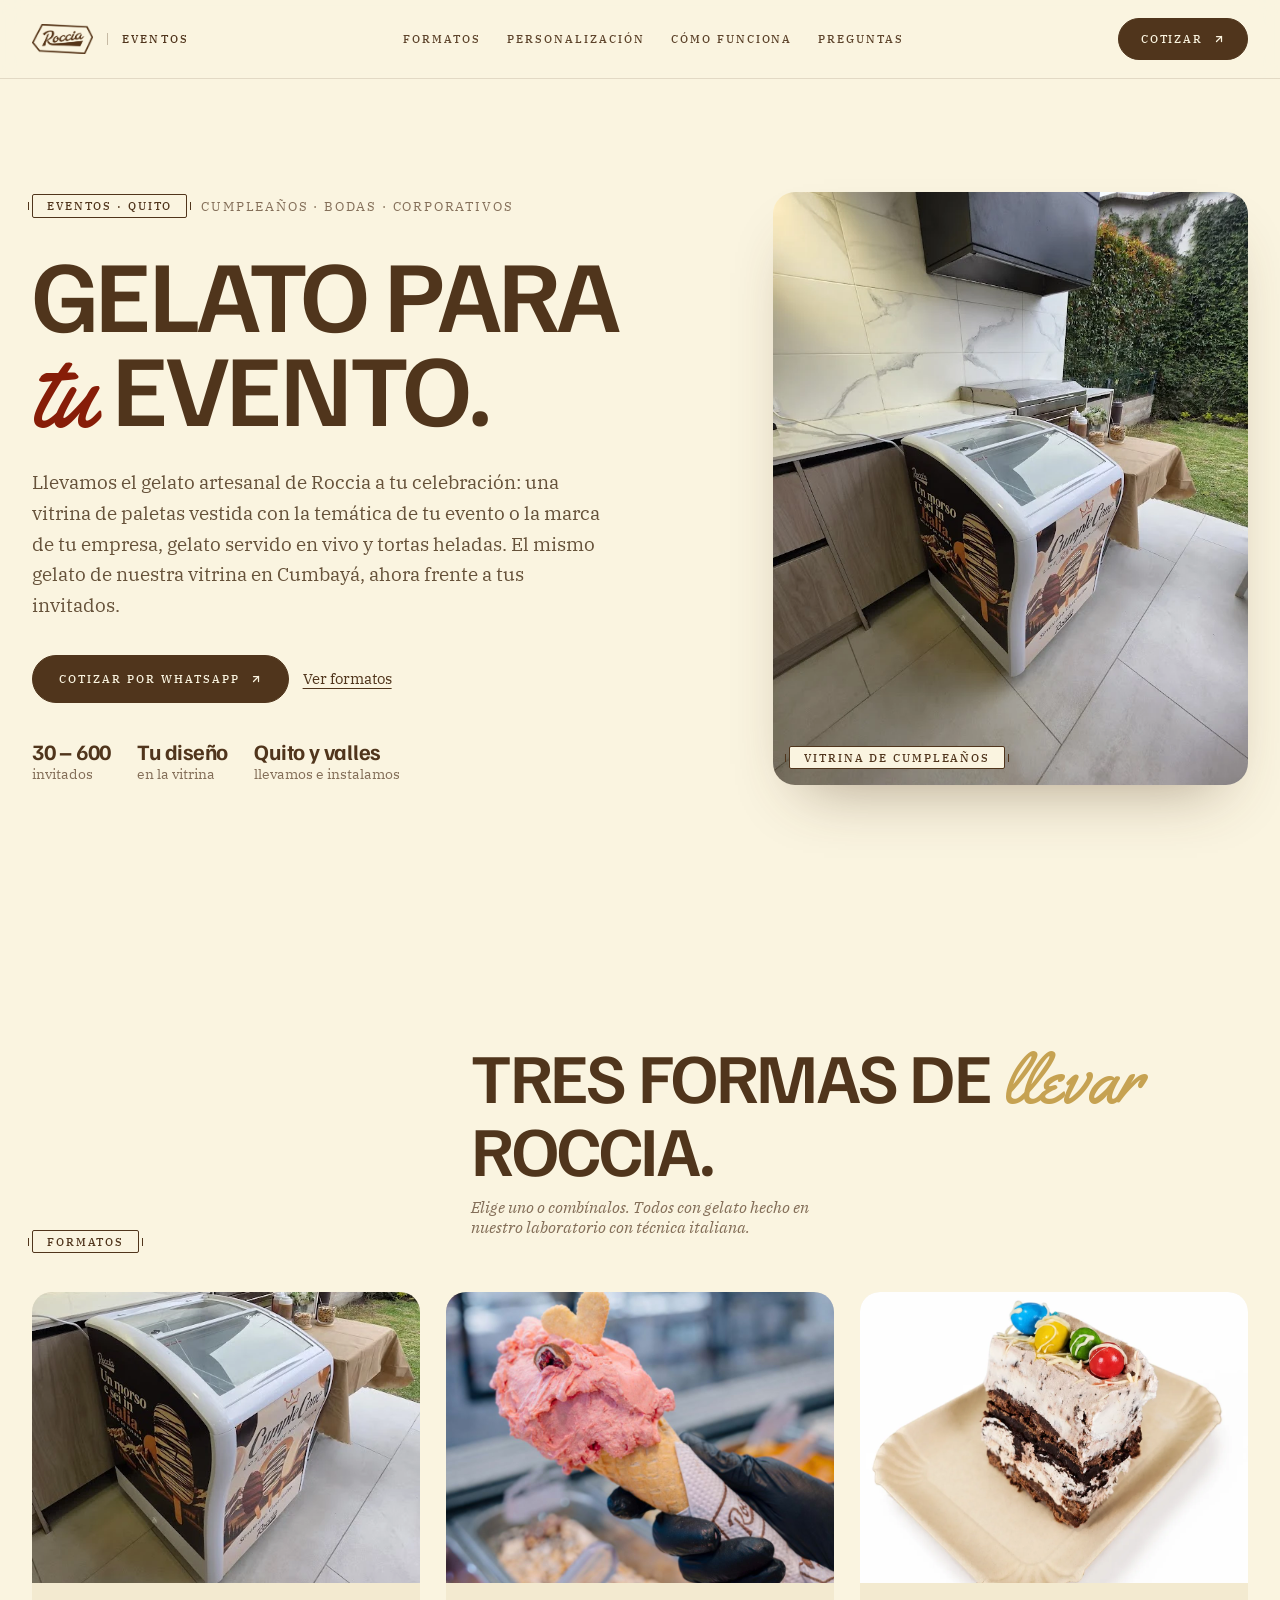
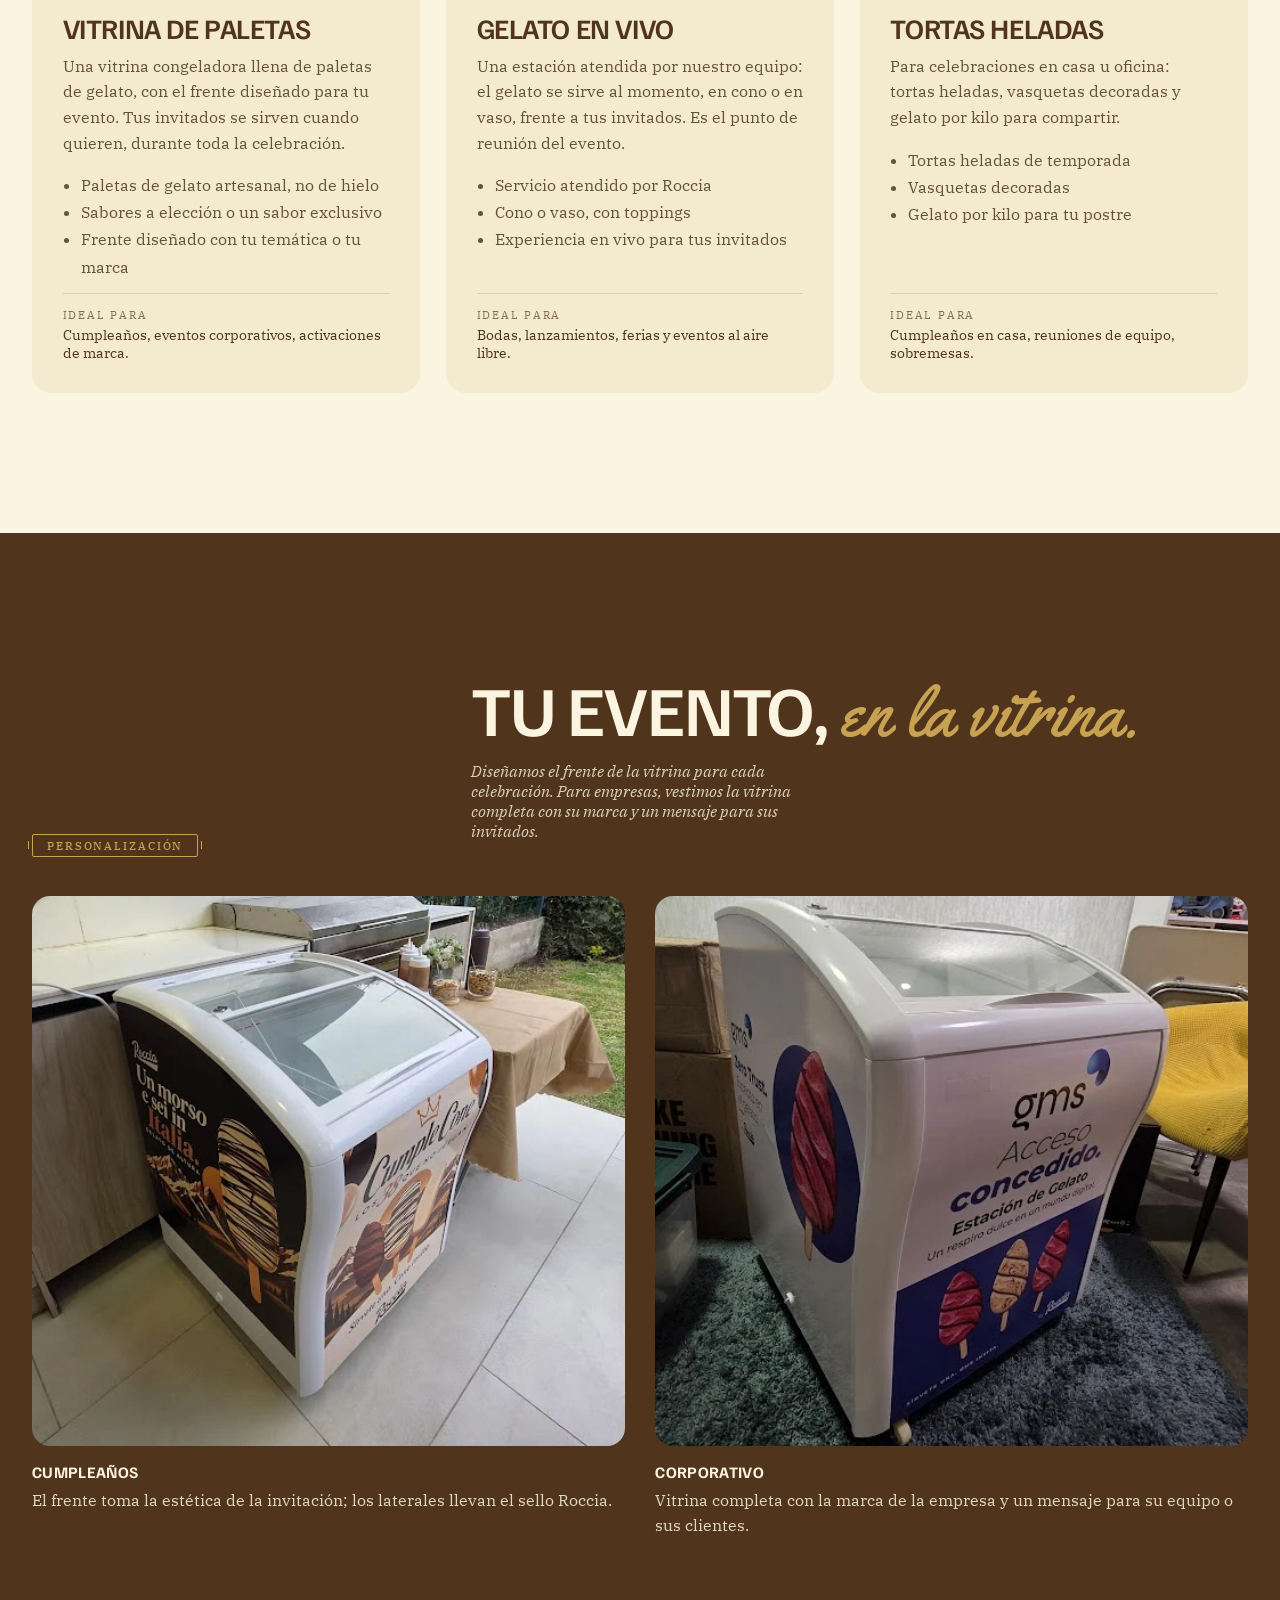
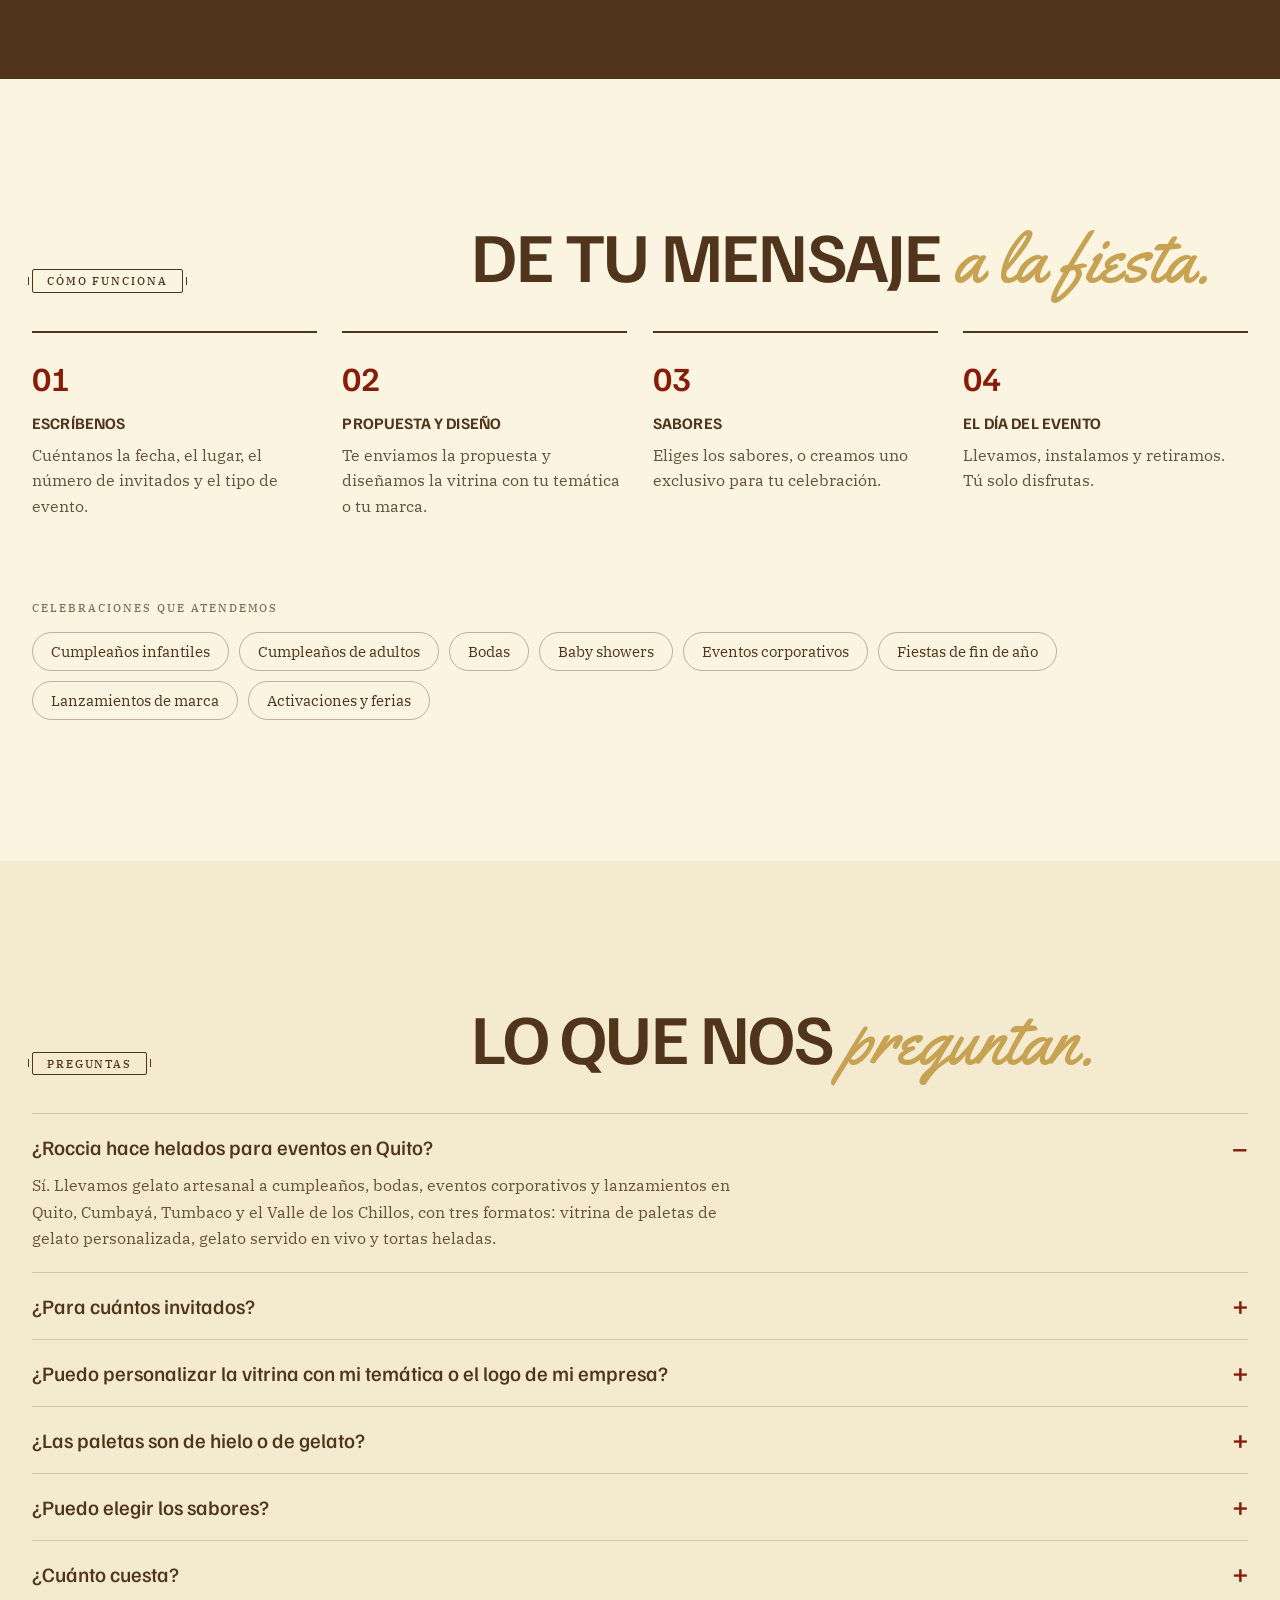
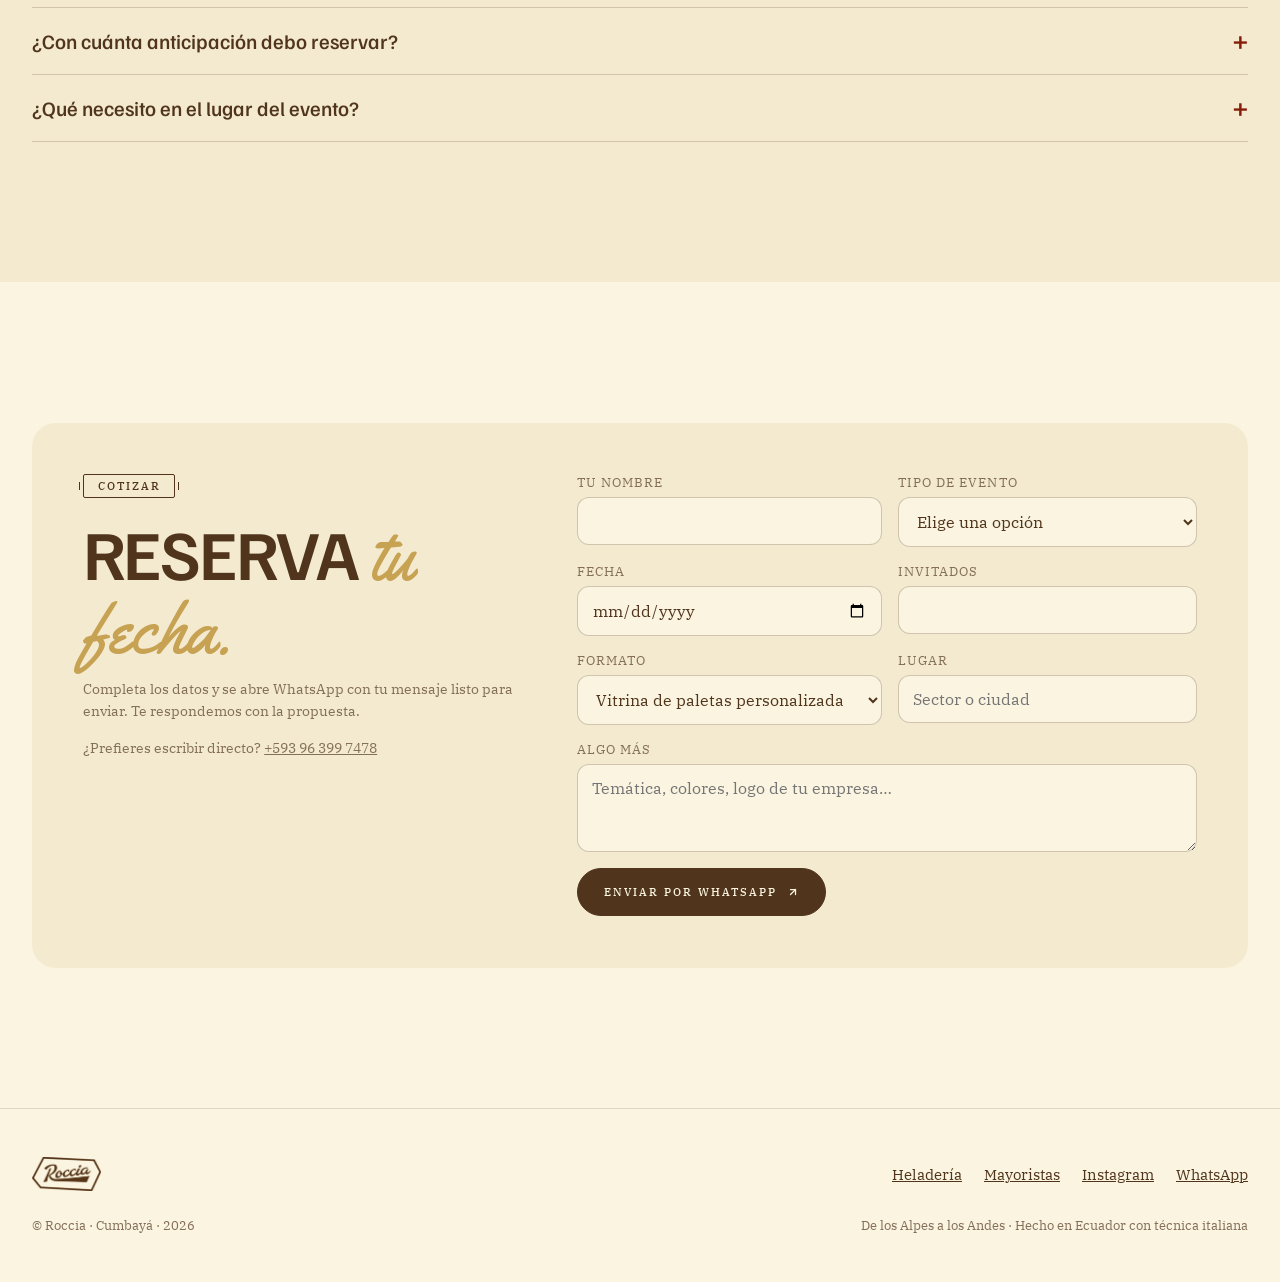
==== eventos.html @ cf7ff30f "Página /eventos con schema Service+FAQ, llms.txt, enlaces desde la home y fix del formulario mayoris" ====
<!doctype html>
<html lang="es">
<head>
<meta charset="utf-8" />
<meta name="viewport" content="width=device-width, initial-scale=1" />
<title>Helados para eventos en Quito · Vitrina de paletas personalizada | Roccia</title>
<meta name="description" content="Gelato artesanal para eventos en Quito, Cumbayá y los valles: vitrina de paletas de gelato personalizada con tu temática o tu marca, gelato servido en vivo y tortas heladas. Cumpleaños, bodas y eventos corporativos de 30 a 600 invitados." />
<link rel="canonical" href="https://roccia.ec/eventos" />
<meta property="og:type" content="website" />
<meta property="og:site_name" content="Roccia" />
<meta property="og:locale" content="es_EC" />
<meta property="og:url" content="https://roccia.ec/eventos" />
<meta property="og:title" content="Roccia · Gelato para tu evento" />
<meta property="og:description" content="Vitrina de paletas de gelato personalizada, gelato en vivo y tortas heladas para cumpleaños, bodas y eventos corporativos en Quito." />
<meta property="og:image" content="https://roccia.ec/assets/img/eventos/vitrina-cumple.webp" />
<meta property="og:image:alt" content="Vitrina de paletas de gelato Roccia decorada para un cumpleaños" />
<meta name="twitter:card" content="summary_large_image" />
<meta name="twitter:title" content="Roccia · Gelato para tu evento" />
<meta name="twitter:description" content="Paletas de gelato en vitrina personalizada, gelato en vivo y tortas heladas en Quito." />
<meta name="twitter:image" content="https://roccia.ec/assets/img/eventos/vitrina-cumple.webp" />
<meta name="theme-color" content="#50351c" />

<script type="application/ld+json">
{
  "@context": "https://schema.org",
  "@graph": [
    {
      "@type": "WebPage",
      "@id": "https://roccia.ec/eventos#page",
      "name": "Helados para eventos en Quito — Roccia",
      "url": "https://roccia.ec/eventos",
      "inLanguage": "es-EC",
      "isPartOf": { "@id": "https://roccia.ec/#business" },
      "about": { "@id": "https://roccia.ec/#business" },
      "primaryImageOfPage": "https://roccia.ec/assets/img/eventos/vitrina-cumple.webp",
      "breadcrumb": {
        "@type": "BreadcrumbList",
        "itemListElement": [
          { "@type": "ListItem", "position": 1, "name": "Roccia", "item": "https://roccia.ec/" },
          { "@type": "ListItem", "position": 2, "name": "Eventos", "item": "https://roccia.ec/eventos" }
        ]
      }
    },
    {
      "@type": "Service",
      "@id": "https://roccia.ec/eventos#vitrina-paletas",
      "name": "Vitrina de paletas de gelato personalizada para eventos",
      "serviceType": "Catering de helados para eventos",
      "description": "Llevamos a tu evento una vitrina congeladora con paletas de gelato artesanal Roccia. El frente de la vitrina se diseña con la temática de tu evento o la marca de tu empresa. Sabores a elección, incluso un sabor exclusivo para tu evento.",
      "image": "https://roccia.ec/assets/img/eventos/vitrina-cumple.webp",
      "provider": { "@id": "https://roccia.ec/#business" },
      "areaServed": ["Quito", "Cumbayá", "Tumbaco", "Valle de los Chillos"],
      "audience": { "@type": "Audience", "audienceType": "Cumpleaños, bodas, eventos corporativos, lanzamientos de marca" },
      "url": "https://roccia.ec/eventos#formatos"
    },
    {
      "@type": "Service",
      "@id": "https://roccia.ec/eventos#gelato-en-vivo",
      "name": "Gelato servido en vivo para eventos",
      "serviceType": "Estación de helado para eventos",
      "description": "Estación de gelato atendida por el equipo de Roccia: el gelato se sirve al momento, en cono o en vaso, frente a tus invitados.",
      "provider": { "@id": "https://roccia.ec/#business" },
      "areaServed": ["Quito", "Cumbayá", "Tumbaco", "Valle de los Chillos"],
      "url": "https://roccia.ec/eventos#formatos"
    },
    {
      "@type": "Service",
      "@id": "https://roccia.ec/eventos#tortas-heladas",
      "name": "Tortas heladas y gelato para llevar a tu celebración",
      "serviceType": "Tortas heladas y helado por volumen",
      "description": "Tortas heladas, vasquetas decoradas y gelato por kilo para reuniones y celebraciones en casa u oficina.",
      "provider": { "@id": "https://roccia.ec/#business" },
      "areaServed": ["Quito", "Cumbayá", "Tumbaco", "Valle de los Chillos"],
      "url": "https://roccia.ec/eventos#formatos"
    },
    {
      "@type": "FAQPage",
      "@id": "https://roccia.ec/eventos#faq",
      "mainEntity": [
        { "@type": "Question", "name": "¿Roccia hace helados para eventos en Quito?",
          "acceptedAnswer": { "@type": "Answer", "text": "Sí. Roccia lleva gelato artesanal a cumpleaños, bodas, eventos corporativos y lanzamientos en Quito, Cumbayá, Tumbaco y el Valle de los Chillos, con tres formatos: vitrina de paletas de gelato personalizada, gelato servido en vivo y tortas heladas." } },
        { "@type": "Question", "name": "¿Para cuántos invitados?",
          "acceptedAnswer": { "@type": "Answer", "text": "Trabajamos eventos desde 30 hasta 600 invitados. Para eventos más grandes, escríbenos y lo planificamos." } },
        { "@type": "Question", "name": "¿Puedo personalizar la vitrina con mi temática o el logo de mi empresa?",
          "acceptedAnswer": { "@type": "Answer", "text": "Sí. Diseñamos el frente de la vitrina con la temática de tu evento (por ejemplo, la estética de la invitación de un cumpleaños). Para empresas podemos vestir la vitrina completa con su marca." } },
        { "@type": "Question", "name": "¿Las paletas son de hielo o de gelato?",
          "acceptedAnswer": { "@type": "Answer", "text": "Son paletas de gelato artesanal, hechas con la misma receta y técnica italiana de la vitrina de nuestro local en Cumbayá. No son paletas de hielo." } },
        { "@type": "Question", "name": "¿Puedo elegir los sabores?",
          "acceptedAnswer": { "@type": "Answer", "text": "Sí. Eliges entre nuestros sabores de leche, frutales y chocolates, y también podemos desarrollar un sabor exclusivo para tu evento o con los colores de tu marca." } },
        { "@type": "Question", "name": "¿Cuánto cuesta?",
          "acceptedAnswer": { "@type": "Answer", "text": "Depende del número de invitados, el formato y el nivel de personalización. Escríbenos por WhatsApp al +593 96 399 7478 con la fecha, el lugar y el número de invitados y te enviamos una propuesta." } },
        { "@type": "Question", "name": "¿Con cuánta anticipación debo reservar?",
          "acceptedAnswer": { "@type": "Answer", "text": "Mientras antes, mejor: el diseño de la vitrina y la producción de las paletas toman unos días. Escríbenos con tu fecha y te confirmamos disponibilidad." } },
        { "@type": "Question", "name": "¿Qué necesito en el lugar del evento?",
          "acceptedAnswer": { "@type": "Answer", "text": "Para la vitrina, solo un punto con toma de corriente y un espacio de aproximadamente un metro. Nosotros la llevamos, la instalamos y la retiramos." } }
      ]
    }
  ]
}
</script>

<link rel="icon" type="image/png" sizes="32x32" href="/favicon-32x32.png" />
<link rel="icon" type="image/png" sizes="16x16" href="/favicon-16x16.png" />
<link rel="shortcut icon" href="/favicon.ico" />
<link rel="apple-touch-icon" sizes="180x180" href="/apple-touch-icon.png" />
<link rel="manifest" href="/manifest.webmanifest" />

<link rel="preconnect" href="https://fonts.googleapis.com" />
<link rel="preconnect" href="https://fonts.gstatic.com" crossorigin />
<link href="https://fonts.googleapis.com/css2?family=Familjen+Grotesk:wght@400;500;600;700&family=IBM+Plex+Serif:ital,wght@0,300;0,400;0,500;0,600;1,300;1,400;1,500&family=Yellowtail&display=swap" rel="stylesheet" />

<link rel="stylesheet" href="assets/css/roccia-system.css" />

<style>
  /* ── Eventos · estilos específicos (hereda roccia-system.css) ── */
  .e-hero { position: relative; padding: clamp(130px, 15vw, 200px) 0 clamp(70px, 9vw, 120px); background: var(--crema); overflow: hidden; }
  .e-hero-grid { display: grid; grid-template-columns: 7fr 5fr; gap: clamp(36px, 6vw, 90px); align-items: center; }
  @media (max-width: 880px) { .e-hero-grid { grid-template-columns: 1fr; } }
  .e-hero-meta { display: flex; align-items: center; gap: 14px; flex-wrap: wrap; margin-bottom: 26px; }
  .e-hero-caption { font-family: var(--serif); font-size: 13px; letter-spacing: .14em; text-transform: uppercase; color: var(--cafe-medio); }
  .e-hero h1 { font-family: var(--display); font-weight: 600; text-transform: uppercase; letter-spacing: -.025em; line-height: .92; font-size: clamp(48px, 8vw, 112px); margin: 0; }
  .e-hero h1 em { font-family: var(--script); font-style: normal; text-transform: none; font-weight: 400; color: var(--rojo); letter-spacing: 0; }
  .e-hero-sub { font-size: clamp(17px, 1.5vw, 20px); line-height: 1.6; max-width: 52ch; margin: 28px 0 34px; color: var(--cafe-neutro); }
  .e-ctas { display: flex; flex-wrap: wrap; gap: 14px; align-items: center; }
  .e-link { font-family: var(--serif); font-size: 15px; text-decoration: underline; text-underline-offset: 4px; }
  .e-hero-photo { position: relative; border-radius: 22px; overflow: hidden; aspect-ratio: 4/5; box-shadow: 0 30px 60px -30px rgba(80,53,28,.45); }
  .e-hero-photo img { width: 100%; height: 100%; object-fit: cover; }
  .e-hero-photo .seal { position: absolute; left: 16px; bottom: 16px; background: var(--crema); }
  .e-facts { display: flex; flex-wrap: wrap; gap: 10px 26px; margin-top: 34px; font-size: 14px; color: var(--cafe-medio); }
  .e-facts strong { color: var(--cafe-oscuro); font-family: var(--display); font-size: 22px; display: block; letter-spacing: -.01em; }

  .e-formatos { display: grid; grid-template-columns: repeat(3, 1fr); gap: clamp(18px, 2vw, 28px); }
  @media (max-width: 980px) { .e-formatos { grid-template-columns: 1fr; } }
  .e-card { background: var(--crema-warm); border-radius: 20px; overflow: hidden; display: flex; flex-direction: column; }
  .e-card-photo { aspect-ratio: 4/3; background-size: cover; background-position: center; }
  .e-card-body { padding: clamp(22px, 2.4vw, 32px); display: flex; flex-direction: column; gap: 12px; flex: 1; }
  .e-card h3 { font-family: var(--display); text-transform: uppercase; font-weight: 600; letter-spacing: -.015em; font-size: clamp(24px, 2.2vw, 30px); line-height: 1; margin: 0; }
  .e-card p { margin: 0; line-height: 1.6; color: var(--cafe-neutro); }
  .e-card ul { margin: 4px 0 0; padding-left: 18px; line-height: 1.7; color: var(--cafe-neutro); }
  .e-card .ideal { margin-top: auto; padding-top: 14px; border-top: 1px solid rgba(80,53,28,.15); font-size: 14px; }
  .e-card .ideal span { font-size: 11px; letter-spacing: .16em; text-transform: uppercase; color: var(--cafe-medio); display: block; margin-bottom: 4px; }

  .e-dark { background: var(--cafe-oscuro); color: var(--crema); }
  .e-dark .section-eyebrow { color: rgba(250,244,224,.8); }
  .e-dark .seal { color: var(--mostaza); border-color: var(--mostaza); }
  .e-marca { display: grid; grid-template-columns: 1fr 1fr; gap: clamp(18px, 2.4vw, 32px); }
  @media (max-width: 780px) { .e-marca { grid-template-columns: 1fr; } }
  .e-marca figure { margin: 0; }
  .e-marca img { width: 100%; aspect-ratio: 1/1; object-fit: cover; border-radius: 18px; }
  .e-marca figcaption { margin-top: 14px; line-height: 1.55; color: rgba(250,244,224,.85); }
  .e-marca figcaption strong { display: block; font-family: var(--display); text-transform: uppercase; letter-spacing: .02em; color: var(--crema); margin-bottom: 4px; }

  .e-pasos { list-style: none; padding: 0; margin: 0; display: grid; grid-template-columns: repeat(4, 1fr); gap: clamp(16px, 2vw, 26px); counter-reset: paso; }
  @media (max-width: 880px) { .e-pasos { grid-template-columns: 1fr 1fr; } }
  @media (max-width: 520px) { .e-pasos { grid-template-columns: 1fr; } }
  .e-pasos li { counter-increment: paso; border-top: 2px solid var(--cafe-oscuro); padding-top: 18px; line-height: 1.6; color: var(--cafe-neutro); }
  .e-pasos li::before { content: '0' counter(paso); display: block; font-family: var(--display); font-weight: 600; font-size: 34px; color: var(--rojo); margin-bottom: 6px; }
  .e-pasos li strong { display: block; color: var(--cafe-oscuro); font-family: var(--display); text-transform: uppercase; letter-spacing: .01em; margin-bottom: 6px; }

  .e-ocasiones { display: flex; flex-wrap: wrap; gap: 10px; margin: 0; padding: 0; list-style: none; }
  .e-ocasiones li { border: 1px solid rgba(80,53,28,.35); border-radius: 999px; padding: 9px 18px; font-size: 15px; }

  .e-faq details { border-top: 1px solid rgba(80,53,28,.2); padding: 20px 0; }
  .e-faq details:last-child { border-bottom: 1px solid rgba(80,53,28,.2); }
  .e-faq summary { cursor: pointer; list-style: none; display: flex; justify-content: space-between; gap: 20px; font-family: var(--display); font-weight: 500; font-size: clamp(18px, 1.6vw, 22px); }
  .e-faq summary::-webkit-details-marker { display: none; }
  .e-faq summary::after { content: '+'; font-size: 26px; line-height: 1; color: var(--rojo); }
  .e-faq details[open] summary::after { content: '–'; }
  .e-faq p { margin: 12px 0 0; line-height: 1.65; color: var(--cafe-neutro); max-width: 70ch; }

  .e-form-wrap { background: var(--crema-warm); border-radius: 24px; padding: clamp(26px, 4vw, 56px); display: grid; grid-template-columns: 5fr 7fr; gap: clamp(28px, 4vw, 64px); }
  @media (max-width: 880px) { .e-form-wrap { grid-template-columns: 1fr; } }
  .e-form { display: grid; grid-template-columns: 1fr 1fr; gap: 16px; }
  @media (max-width: 560px) { .e-form { grid-template-columns: 1fr; } }
  .e-form label { display: flex; flex-direction: column; gap: 6px; font-size: 13px; letter-spacing: .08em; text-transform: uppercase; color: var(--cafe-medio); }
  .e-form input, .e-form select, .e-form textarea { font: 16px var(--serif); color: var(--cafe-oscuro); background: var(--crema); border: 1px solid rgba(80,53,28,.25); border-radius: 12px; padding: 13px 14px; text-transform: none; letter-spacing: 0; }
  .e-form .full { grid-column: 1 / -1; }
  .e-form button { grid-column: 1 / -1; justify-self: start; cursor: pointer; }
  .e-form-note { font-size: 14px; color: var(--cafe-medio); line-height: 1.6; }

  .e-footer { padding: 48px 0; background: var(--crema); border-top: 1px solid rgba(80,53,28,.15); }
  .e-footer-grid { display: flex; flex-wrap: wrap; justify-content: space-between; align-items: center; gap: 20px; }
  .e-footer img { height: 34px; width: auto; }
  .e-footer nav { display: flex; flex-wrap: wrap; gap: 22px; font-size: 15px; }
  .e-footer-legal { margin-top: 26px; font-size: 13px; color: var(--cafe-medio); display: flex; flex-wrap: wrap; justify-content: space-between; gap: 10px; }
</style>
</head>
<body>

<nav class="nav scrolled" id="nav">
  <div class="nav-inner">
    <a href="/" class="nav-brand" aria-label="Roccia · Eventos">
      <img src="assets/img/logo-crema.png" alt="Roccia" class="nav-logo nav-logo-light" />
      <img src="assets/img/logo-roca.png"  alt="Roccia" class="nav-logo nav-logo-dark"  />
      <span class="nav-sub">Eventos</span>
    </a>
    <div class="nav-links">
      <a href="#formatos">Formatos</a>
      <a href="#tu-marca">Personalización</a>
      <a href="#como-funciona">Cómo funciona</a>
      <a href="#preguntas">Preguntas</a>
    </div>
    <a href="#cotizar" class="pill nav-cta">
      Cotizar
      <svg class="arrow" width="12" height="12" viewBox="0 0 24 24" fill="none" stroke="currentColor" stroke-width="2.5" stroke-linecap="round" stroke-linejoin="round" aria-hidden="true"><path d="M7 17 17 7"/><path d="M7 7h10v10"/></svg>
    </a>
  </div>
</nav>

<header class="e-hero" id="top">
  <div class="wrap">
    <div class="e-hero-grid">
      <div>
        <div class="e-hero-meta rise delay-1">
          <span class="seal">Eventos · Quito</span>
          <span class="e-hero-caption">Cumpleaños · Bodas · Corporativos</span>
        </div>
        <h1 class="rise delay-2">Gelato para <em>tu</em> evento.</h1>
        <p class="e-hero-sub rise delay-3">
          Llevamos el gelato artesanal de Roccia a tu celebración: una vitrina de paletas vestida con la temática de tu evento o la marca de tu empresa, gelato servido en vivo y tortas heladas. El mismo gelato de nuestra vitrina en Cumbayá, ahora frente a tus invitados.
        </p>
        <div class="e-ctas rise delay-4">
          <a href="https://wa.me/593963997478?text=Hola%20Roccia%2C%20quiero%20cotizar%20gelato%20para%20un%20evento" target="_blank" rel="noopener noreferrer" class="pill">
            Cotizar por WhatsApp
            <svg class="arrow" width="12" height="12" viewBox="0 0 24 24" fill="none" stroke="currentColor" stroke-width="2.5" stroke-linecap="round" stroke-linejoin="round" aria-hidden="true"><path d="M7 17 17 7"/><path d="M7 7h10v10"/></svg>
          </a>
          <a href="#formatos" class="e-link">Ver formatos</a>
        </div>
        <div class="e-facts rise delay-5">
          <div><strong>30 – 600</strong>invitados</div>
          <div><strong>Tu diseño</strong>en la vitrina</div>
          <div><strong>Quito y valles</strong>llevamos e instalamos</div>
        </div>
      </div>
      <div class="rise delay-3">
        <div class="e-hero-photo">
          <img src="assets/img/eventos/vitrina-cumple.webp" alt="Vitrina de paletas de gelato Roccia decorada para un cumpleaños, instalada en una terraza" width="709" height="945" fetchpriority="high" />
          <span class="seal">Vitrina de cumpleaños</span>
        </div>
      </div>
    </div>
  </div>
</header>

<section class="section" id="formatos" aria-labelledby="formatos-heading">
  <div class="wrap">
    <div class="section-head">
      <div><span class="seal">Formatos</span></div>
      <div>
        <h2 id="formatos-heading" class="section-headline">Tres formas de <em>llevar</em> Roccia.</h2>
        <p class="section-eyebrow">Elige uno o combínalos. Todos con gelato hecho en nuestro laboratorio con técnica italiana.</p>
      </div>
    </div>

    <div class="e-formatos">
      <article class="e-card">
        <div class="e-card-photo" style="background-image: url('assets/img/eventos/vitrina-cumple-crop.webp');" role="img" aria-label="Vitrina de paletas de gelato personalizada"></div>
        <div class="e-card-body">
          <h3>Vitrina de paletas</h3>
          <p>Una vitrina congeladora llena de paletas de gelato, con el frente diseñado para tu evento. Tus invitados se sirven cuando quieren, durante toda la celebración.</p>
          <ul>
            <li>Paletas de gelato artesanal, no de hielo</li>
            <li>Sabores a elección o un sabor exclusivo</li>
            <li>Frente diseñado con tu temática o tu marca</li>
          </ul>
          <div class="ideal"><span>Ideal para</span>Cumpleaños, eventos corporativos, activaciones de marca.</div>
        </div>
      </article>

      <article class="e-card">
        <div class="e-card-photo" style="background-image: url('assets/img/photo-fresa-cone.jpeg');" role="img" aria-label="Cono de gelato Roccia servido al momento"></div>
        <div class="e-card-body">
          <h3>Gelato en vivo</h3>
          <p>Una estación atendida por nuestro equipo: el gelato se sirve al momento, en cono o en vaso, frente a tus invitados. Es el punto de reunión del evento.</p>
          <ul>
            <li>Servicio atendido por Roccia</li>
            <li>Cono o vaso, con toppings</li>
            <li>Experiencia en vivo para tus invitados</li>
          </ul>
          <div class="ideal"><span>Ideal para</span>Bodas, lanzamientos, ferias y eventos al aire libre.</div>
        </div>
      </article>

      <article class="e-card">
        <div class="e-card-photo" style="background-image: url('assets/img/creations/torta.webp');" role="img" aria-label="Torta helada Roccia"></div>
        <div class="e-card-body">
          <h3>Tortas heladas</h3>
          <p>Para celebraciones en casa u oficina: tortas heladas, vasquetas decoradas y gelato por kilo para compartir.</p>
          <ul>
            <li>Tortas heladas de temporada</li>
            <li>Vasquetas decoradas</li>
            <li>Gelato por kilo para tu postre</li>
          </ul>
          <div class="ideal"><span>Ideal para</span>Cumpleaños en casa, reuniones de equipo, sobremesas.</div>
        </div>
      </article>
    </div>
  </div>
</section>

<section class="section e-dark" id="tu-marca" aria-labelledby="marca-heading">
  <div class="wrap">
    <div class="section-head">
      <div><span class="seal">Personalización</span></div>
      <div>
        <h2 id="marca-heading" class="section-headline on-dark">Tu evento, <em>en la vitrina.</em></h2>
        <p class="section-eyebrow on-dark">Diseñamos el frente de la vitrina para cada celebración. Para empresas, vestimos la vitrina completa con su marca y un mensaje para sus invitados.</p>
      </div>
    </div>
    <div class="e-marca">
      <figure>
        <img src="assets/img/eventos/vitrina-cumple-crop.webp" alt="Vitrina Roccia diseñada para un cumpleaños con paletas de gelato bañadas en chocolate" width="520" height="550" loading="lazy" />
        <figcaption><strong>Cumpleaños</strong>El frente toma la estética de la invitación; los laterales llevan el sello Roccia.</figcaption>
      </figure>
      <figure>
        <img src="assets/img/eventos/vitrina-corporativa.webp" alt="Vitrina Roccia vestida con la marca de una empresa para un evento corporativo" width="520" height="550" loading="lazy" />
        <figcaption><strong>Corporativo</strong>Vitrina completa con la marca de la empresa y un mensaje para su equipo o sus clientes.</figcaption>
      </figure>
    </div>
  </div>
</section>

<section class="section" id="como-funciona" aria-labelledby="pasos-heading">
  <div class="wrap">
    <div class="section-head">
      <div><span class="seal">Cómo funciona</span></div>
      <div>
        <h2 id="pasos-heading" class="section-headline">De tu mensaje <em>a la fiesta.</em></h2>
      </div>
    </div>
    <ol class="e-pasos">
      <li><strong>Escríbenos</strong>Cuéntanos la fecha, el lugar, el número de invitados y el tipo de evento.</li>
      <li><strong>Propuesta y diseño</strong>Te enviamos la propuesta y diseñamos la vitrina con tu temática o tu marca.</li>
      <li><strong>Sabores</strong>Eliges los sabores, o creamos uno exclusivo para tu celebración.</li>
      <li><strong>El día del evento</strong>Llevamos, instalamos y retiramos. Tú solo disfrutas.</li>
    </ol>

    <div style="margin-top: clamp(48px, 6vw, 80px);">
      <span class="caps" style="color: var(--cafe-medio);">Celebraciones que atendemos</span>
      <ul class="e-ocasiones" style="margin-top: 16px;">
        <li>Cumpleaños infantiles</li>
        <li>Cumpleaños de adultos</li>
        <li>Bodas</li>
        <li>Baby showers</li>
        <li>Eventos corporativos</li>
        <li>Fiestas de fin de año</li>
        <li>Lanzamientos de marca</li>
        <li>Activaciones y ferias</li>
      </ul>
    </div>
  </div>
</section>

<section class="section e-faq" id="preguntas" aria-labelledby="faq-heading" style="background: var(--crema-warm);">
  <div class="wrap">
    <div class="section-head">
      <div><span class="seal">Preguntas</span></div>
      <div><h2 id="faq-heading" class="section-headline">Lo que nos <em>preguntan.</em></h2></div>
    </div>
    <div>
      <details name="faq" open><summary>¿Roccia hace helados para eventos en Quito?</summary><p>Sí. Llevamos gelato artesanal a cumpleaños, bodas, eventos corporativos y lanzamientos en Quito, Cumbayá, Tumbaco y el Valle de los Chillos, con tres formatos: vitrina de paletas de gelato personalizada, gelato servido en vivo y tortas heladas.</p></details>
      <details name="faq"><summary>¿Para cuántos invitados?</summary><p>Trabajamos eventos desde 30 hasta 600 invitados. Para eventos más grandes, escríbenos y lo planificamos.</p></details>
      <details name="faq"><summary>¿Puedo personalizar la vitrina con mi temática o el logo de mi empresa?</summary><p>Sí. Diseñamos el frente de la vitrina con la temática de tu evento (por ejemplo, la estética de la invitación de un cumpleaños). Para empresas podemos vestir la vitrina completa con su marca.</p></details>
      <details name="faq"><summary>¿Las paletas son de hielo o de gelato?</summary><p>Son paletas de gelato artesanal, hechas con la misma receta y técnica italiana de la vitrina de nuestro local en Cumbayá. No son paletas de hielo.</p></details>
      <details name="faq"><summary>¿Puedo elegir los sabores?</summary><p>Sí. Eliges entre nuestros sabores de leche, frutales y chocolates, y también podemos desarrollar un sabor exclusivo para tu evento o con los colores de tu marca.</p></details>
      <details name="faq"><summary>¿Cuánto cuesta?</summary><p>Depende del número de invitados, el formato y el nivel de personalización. Escríbenos por WhatsApp al +593 96 399 7478 con la fecha, el lugar y el número de invitados y te enviamos una propuesta.</p></details>
      <details name="faq"><summary>¿Con cuánta anticipación debo reservar?</summary><p>Mientras antes, mejor: el diseño de la vitrina y la producción de las paletas toman unos días. Escríbenos con tu fecha y te confirmamos disponibilidad.</p></details>
      <details name="faq"><summary>¿Qué necesito en el lugar del evento?</summary><p>Para la vitrina, solo un punto con toma de corriente y un espacio de aproximadamente un metro. Nosotros la llevamos, la instalamos y la retiramos.</p></details>
    </div>
  </div>
</section>

<section class="section" id="cotizar" aria-labelledby="cotizar-heading">
  <div class="wrap">
    <div class="e-form-wrap">
      <div>
        <span class="seal">Cotizar</span>
        <h2 id="cotizar-heading" class="section-headline" style="margin-top: 20px;">Reserva <em>tu fecha.</em></h2>
        <p class="e-form-note">Completa los datos y se abre WhatsApp con tu mensaje listo para enviar. Te respondemos con la propuesta.</p>
        <p class="e-form-note">¿Prefieres escribir directo? <a href="https://wa.me/593963997478">+593 96 399 7478</a></p>
      </div>
      <form class="e-form" id="evento-form">
        <label>Tu nombre<input name="nombre" required autocomplete="name" /></label>
        <label>Tipo de evento
          <select name="tipo" required>
            <option value="">Elige una opción</option>
            <option>Cumpleaños</option>
            <option>Boda</option>
            <option>Evento corporativo</option>
            <option>Baby shower</option>
            <option>Lanzamiento o activación</option>
            <option>Otro</option>
          </select>
        </label>
        <label>Fecha<input name="fecha" type="date" required /></label>
        <label>Invitados<input name="invitados" type="number" min="1" inputmode="numeric" required /></label>
        <label>Formato
          <select name="formato">
            <option>Vitrina de paletas personalizada</option>
            <option>Gelato en vivo</option>
            <option>Tortas heladas</option>
            <option>No sé, quiero una recomendación</option>
          </select>
        </label>
        <label>Lugar<input name="lugar" placeholder="Sector o ciudad" /></label>
        <label class="full">Algo más<textarea name="detalle" rows="3" placeholder="Temática, colores, logo de tu empresa…"></textarea></label>
        <button type="submit" class="pill">
          Enviar por WhatsApp
          <svg class="arrow" width="12" height="12" viewBox="0 0 24 24" fill="none" stroke="currentColor" stroke-width="2.5" stroke-linecap="round" stroke-linejoin="round" aria-hidden="true"><path d="M7 17 17 7"/><path d="M7 7h10v10"/></svg>
        </button>
      </form>
    </div>
  </div>
</section>

<footer class="e-footer">
  <div class="wrap">
    <div class="e-footer-grid">
      <a href="/"><img src="assets/img/logo-roca.png" alt="Roccia" /></a>
      <nav aria-label="Footer">
        <a href="/">Heladería</a>
        <a href="/mayoristas">Mayoristas</a>
        <a href="https://instagram.com/roccia_ec" target="_blank" rel="noopener">Instagram</a>
        <a href="https://wa.me/593963997478" target="_blank" rel="noopener">WhatsApp</a>
      </nav>
    </div>
    <div class="e-footer-legal">
      <span>© Roccia · Cumbayá · 2026</span>
      <span>De los Alpes a los Andes · Hecho en Ecuador con técnica italiana</span>
    </div>
  </div>
</footer>

<script>
  // El hero es claro: la barra se mantiene siempre en su versión oscura (clase .scrolled fija).

  document.getElementById('evento-form').addEventListener('submit', (e) => {
    e.preventDefault();
    const f = e.target;
    if (!f.reportValidity()) return;
    const d = Object.fromEntries(new FormData(f));
    const lines = [
      'Hola Roccia, quiero cotizar gelato para un evento.',
      `Nombre: ${d.nombre}`,
      `Evento: ${d.tipo}`,
      `Fecha: ${d.fecha}`,
      `Invitados: ${d.invitados}`,
      `Formato: ${d.formato}`,
      d.lugar ? `Lugar: ${d.lugar}` : '',
      d.detalle ? `Detalle: ${d.detalle}` : ''
    ].filter(Boolean).join('\n');
    window.open('https://wa.me/593963997478?text=' + encodeURIComponent(lines), '_blank', 'noopener');
  });
</script>

</body>
</html>
---- assets/css/roccia-system.css ----
/* ─────────────────────────────────────────────
   Roccia · Sistema visual compartido
   Usado por roccia.ec (home) y /mayoristas.
   ───────────────────────────────────────────── */

:root {
  --crema: #faf4e0;
  --crema-warm: #f3ead0;
  --cafe-oscuro: #50351c;
  --cafe-medio: #846f59;
  --cafe-neutro: #66523a;
  --verde: #335b40;
  --rojo: #871d08;
  --azul: #64b0bb;
  --mostaza: #c6a252;

  --display: 'Familjen Grotesk', 'Inter', sans-serif;
  --serif: 'IBM Plex Serif', Georgia, serif;
  --script: 'Yellowtail', 'Snell Roundhand', cursive;
}

*, *::before, *::after { box-sizing: border-box; }
html, body { margin: 0; padding: 0; }
html { scroll-behavior: smooth; }
body {
  font-family: var(--serif);
  background: var(--crema);
  color: var(--cafe-oscuro);
  font-weight: 400;
  -webkit-font-smoothing: antialiased;
  text-rendering: optimizeLegibility;
  overflow-x: hidden;
}
img { display: block; max-width: 100%; }
a { color: inherit; }

/* ── Type system ─────────────────────────── */
.display {
  font-family: var(--display);
  font-weight: 600;
  letter-spacing: -0.025em;
  line-height: 0.92;
  text-transform: uppercase;
}
.script {
  font-family: var(--script);
  font-weight: 400;
  font-style: normal;
  text-transform: none;
  letter-spacing: 0;
}
.body-serif { font-family: var(--serif); font-weight: 400; line-height: 1.55; }
.caps {
  font-family: var(--serif);
  font-weight: 500;
  font-size: 11px;
  letter-spacing: 0.18em;
  text-transform: uppercase;
}

/* ── Sello ───────────────────────────────── */
.seal {
  display: inline-flex;
  align-items: center;
  border: 1px solid currentColor;
  padding: 6px 14px 5px;
  font-family: var(--serif);
  font-weight: 500;
  font-size: 10.5px;
  letter-spacing: 0.18em;
  text-transform: uppercase;
  border-radius: 2px;
  position: relative;
  line-height: 1;
}
.seal::before, .seal::after {
  content: '';
  position: absolute;
  width: 1px; height: 8px;
  background: currentColor;
  top: 50%; transform: translateY(-50%);
}
.seal::before { left: -5px; }
.seal::after  { right: -5px; }

/* ── Pill button ─────────────────────────── */
.pill {
  display: inline-flex;
  align-items: center;
  gap: 10px;
  padding: 16px 26px;
  border-radius: 9999px;
  background: var(--cafe-oscuro);
  color: var(--crema);
  font-family: var(--serif);
  font-weight: 500;
  font-size: 11px;
  letter-spacing: 0.18em;
  text-transform: uppercase;
  border: 1px solid var(--cafe-oscuro);
  cursor: pointer;
  text-decoration: none;
  transition: background .25s ease, color .25s ease, border-color .25s ease;
}
.pill:hover { background: var(--crema); color: var(--cafe-oscuro); }
.pill .arrow { transition: transform .25s ease; }
.pill:hover .arrow { transform: translate(2px, -2px); }
.pill.invert { background: var(--crema); color: var(--cafe-oscuro); border-color: var(--crema); }
.pill.invert:hover { background: transparent; color: var(--crema); }
.pill.ghost { background: transparent; color: var(--cafe-oscuro); }
.pill.ghost:hover { background: var(--cafe-oscuro); color: var(--crema); }
.pill.mostaza { background: var(--mostaza); color: var(--cafe-oscuro); border-color: var(--mostaza); }
.pill.mostaza:hover { background: transparent; color: var(--mostaza); }

/* ── Layout helpers ──────────────────────── */
.wrap { max-width: 1440px; margin: 0 auto; padding: 0 32px; }
@media (max-width: 720px) { .wrap { padding: 0 20px; } }

.grid12 { display: grid; grid-template-columns: repeat(12, 1fr); gap: 24px; }
@media (max-width: 880px) { .grid12 { grid-template-columns: 1fr; gap: 16px; } }

.section { padding: clamp(80px, 11vw, 160px) 0; }
.section-tight { padding: clamp(56px, 7vw, 96px) 0; }

/* ── Sepia ───────────────────────────────── */
.sepia { filter: sepia(0.18) saturate(0.92) contrast(1.02); }
.sepia-deep { filter: sepia(0.32) saturate(0.85) contrast(1.04) brightness(0.95); }
.sepia-soft { filter: sepia(0.10) saturate(0.95); }

/* ── Grain ───────────────────────────────── */
.grain { position: relative; }
.grain::after {
  content: '';
  position: absolute; inset: 0;
  background-image: radial-gradient(circle at 1px 1px, rgba(80, 53, 28, 0.08) 1px, transparent 0);
  background-size: 6px 6px;
  pointer-events: none;
  opacity: 0.55;
}

/* ── Marquee ─────────────────────────────── */
@keyframes marquee { 0% { transform: translateX(0); } 100% { transform: translateX(-50%); } }
.marquee-track { display: flex; width: max-content; animation: marquee 38s linear infinite; }
.marquee-track > * { flex: 0 0 auto; padding-right: 64px; }

/* ── Hero rise ───────────────────────────── */
@keyframes rise {
  0% { opacity: 0; transform: translateY(28px); }
  100% { opacity: 1; transform: translateY(0); }
}
@keyframes zoomslow {
  0% { transform: scale(1.08); }
  100% { transform: scale(1); }
}
@keyframes bobbing {
  0%, 100% { transform: translateY(0); }
  50% { transform: translateY(6px); }
}
.rise { animation: rise 0.95s cubic-bezier(0.2, 0.6, 0.2, 1) both; }
.delay-1 { animation-delay: 0.05s; }
.delay-2 { animation-delay: 0.18s; }
.delay-3 { animation-delay: 0.32s; }
.delay-4 { animation-delay: 0.48s; }
.delay-5 { animation-delay: 0.62s; }
.bob { animation: bobbing 1.8s ease-in-out infinite; }

/* ── Header ──────────────────────────────── */
.nav {
  position: fixed; top: 0; left: 0; right: 0;
  z-index: 50;
  transition: background .35s ease, border-color .35s ease, backdrop-filter .35s ease, box-shadow .35s ease;
  background: transparent;
  border-bottom: 1px solid transparent;
}
.nav-inner {
  max-width: 1440px; margin: 0 auto;
  padding: 18px 32px;
  display: flex; align-items: center; justify-content: space-between;
  gap: 32px;
}
.nav.scrolled {
  background: rgba(250, 244, 224, 0.86);
  backdrop-filter: blur(14px);
  -webkit-backdrop-filter: blur(14px);
  border-bottom-color: rgba(80, 53, 28, 0.14);
}
.nav-logo {
  height: 30px; width: auto;
  transition: opacity .25s ease;
}
.nav.scrolled .nav-logo-light { display: none; }
.nav.scrolled .nav-logo-dark  { display: block; }
.nav .nav-logo-dark  { display: none; }

.nav-brand {
  display: flex; align-items: center; gap: 14px;
  text-decoration: none;
}
.nav-sub {
  font-family: var(--serif);
  font-weight: 500;
  font-size: 10.5px;
  letter-spacing: 0.22em;
  text-transform: uppercase;
  color: var(--crema);
  border-left: 1px solid rgba(250, 244, 224, 0.4);
  padding-left: 14px;
  line-height: 1;
  padding-top: 1px;
  transition: color .25s ease, border-color .25s ease;
}
.nav.scrolled .nav-sub {
  color: var(--cafe-oscuro);
  border-left-color: rgba(80, 53, 28, 0.3);
}

.nav-links { display: flex; align-items: center; gap: 26px; }
.nav-links a {
  text-decoration: none;
  font-family: var(--serif);
  font-weight: 500;
  font-size: 11px;
  letter-spacing: 0.18em;
  text-transform: uppercase;
  color: var(--crema);
  transition: opacity .2s ease, color .2s ease;
  opacity: 0.92;
}
.nav-links a:hover { opacity: 1; }
.nav.scrolled .nav-links a { color: var(--cafe-oscuro); }

.nav .nav-cta {
  background: var(--crema);
  color: var(--cafe-oscuro);
  border-color: var(--crema);
  padding: 13px 22px;
  font-size: 10.5px;
}
.nav .nav-cta:hover { background: transparent; color: var(--crema); border-color: var(--crema); }
.nav.scrolled .nav-cta { background: var(--cafe-oscuro); color: var(--crema); border-color: var(--cafe-oscuro); }
.nav.scrolled .nav-cta:hover { background: transparent; color: var(--cafe-oscuro); }

@media (max-width: 880px) {
  .nav-links { display: none; }
  .nav-inner { padding: 14px 20px; }
  .nav-sub { font-size: 9.5px; padding-left: 10px; }
}

/* ── Section header ──────────────────────── */
.section-head {
  display: grid;
  grid-template-columns: 4fr 8fr;
  gap: clamp(24px, 4vw, 56px);
  margin-bottom: clamp(28px, 3vw, 40px);
  align-items: end;
}
@media (max-width: 880px) { .section-head { grid-template-columns: 1fr; } }
.section-head .seal { align-self: start; }
.section-headline {
  font-family: var(--display);
  font-weight: 600;
  font-size: clamp(40px, 5.5vw, 80px);
  letter-spacing: -0.025em;
  text-transform: uppercase;
  line-height: 0.98;
  margin: 0;
}
.section-headline em {
  font-family: var(--script);
  font-style: normal;
  font-weight: 400;
  text-transform: none;
  color: var(--mostaza);
  letter-spacing: 0;
}
.section-headline.on-dark em { color: var(--mostaza); }
.section-eyebrow {
  font-family: var(--serif);
  font-style: italic;
  font-size: 16px;
  color: var(--cafe-medio);
  margin-top: 14px;
  max-width: 40ch;
}
.section-eyebrow.on-dark { color: rgba(250, 244, 224, 0.7); }
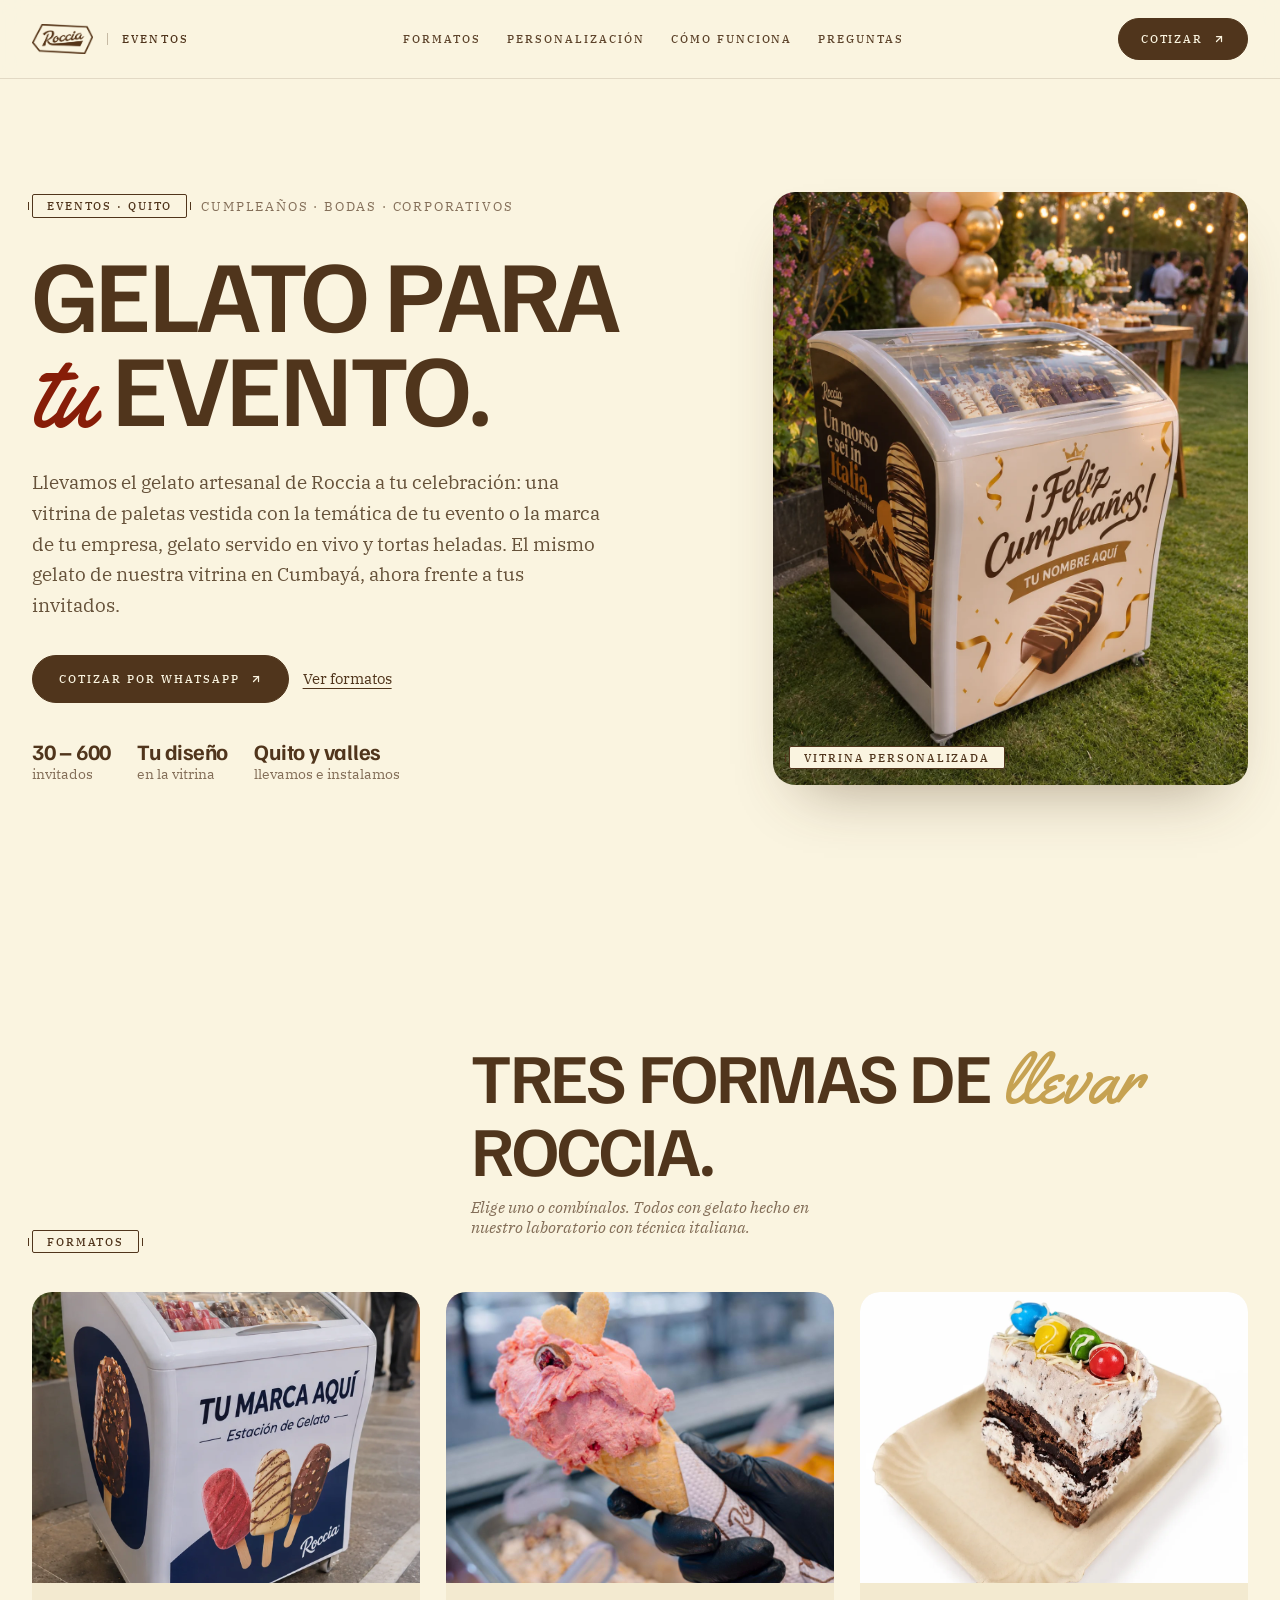
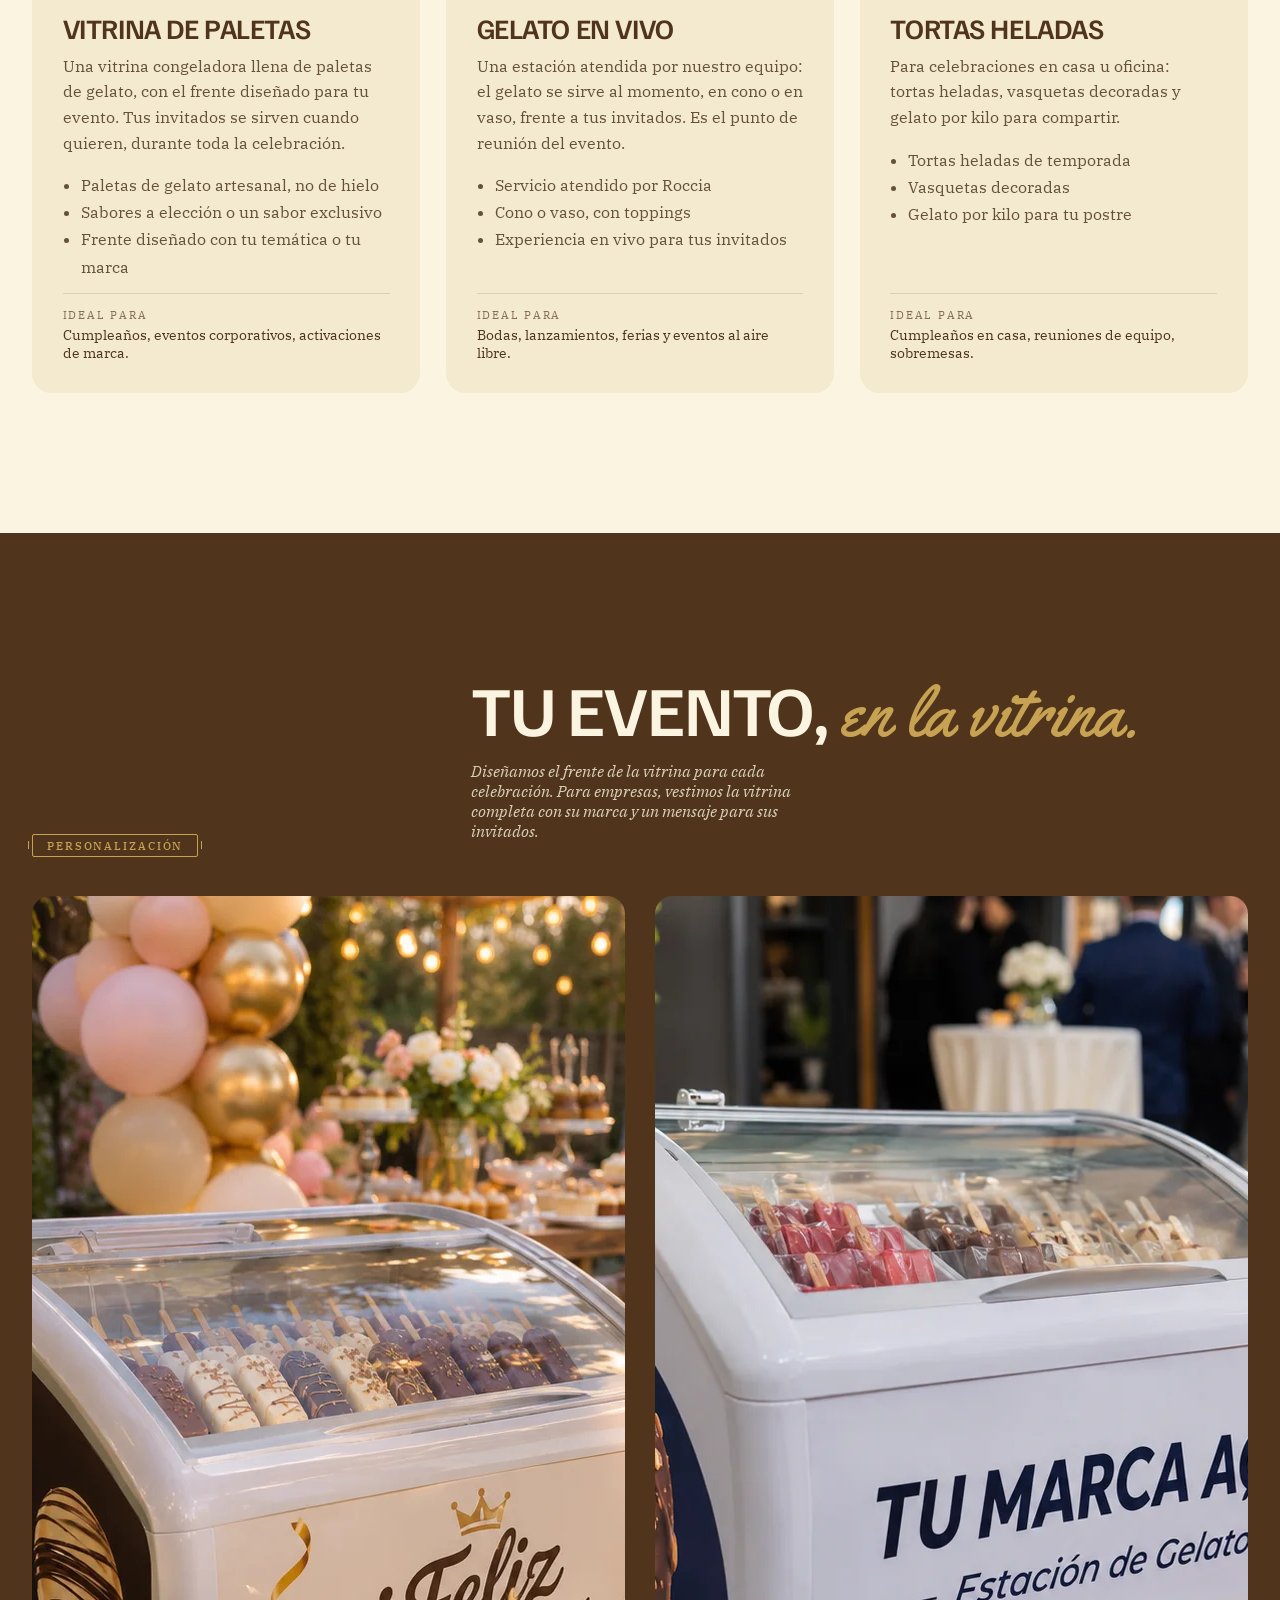
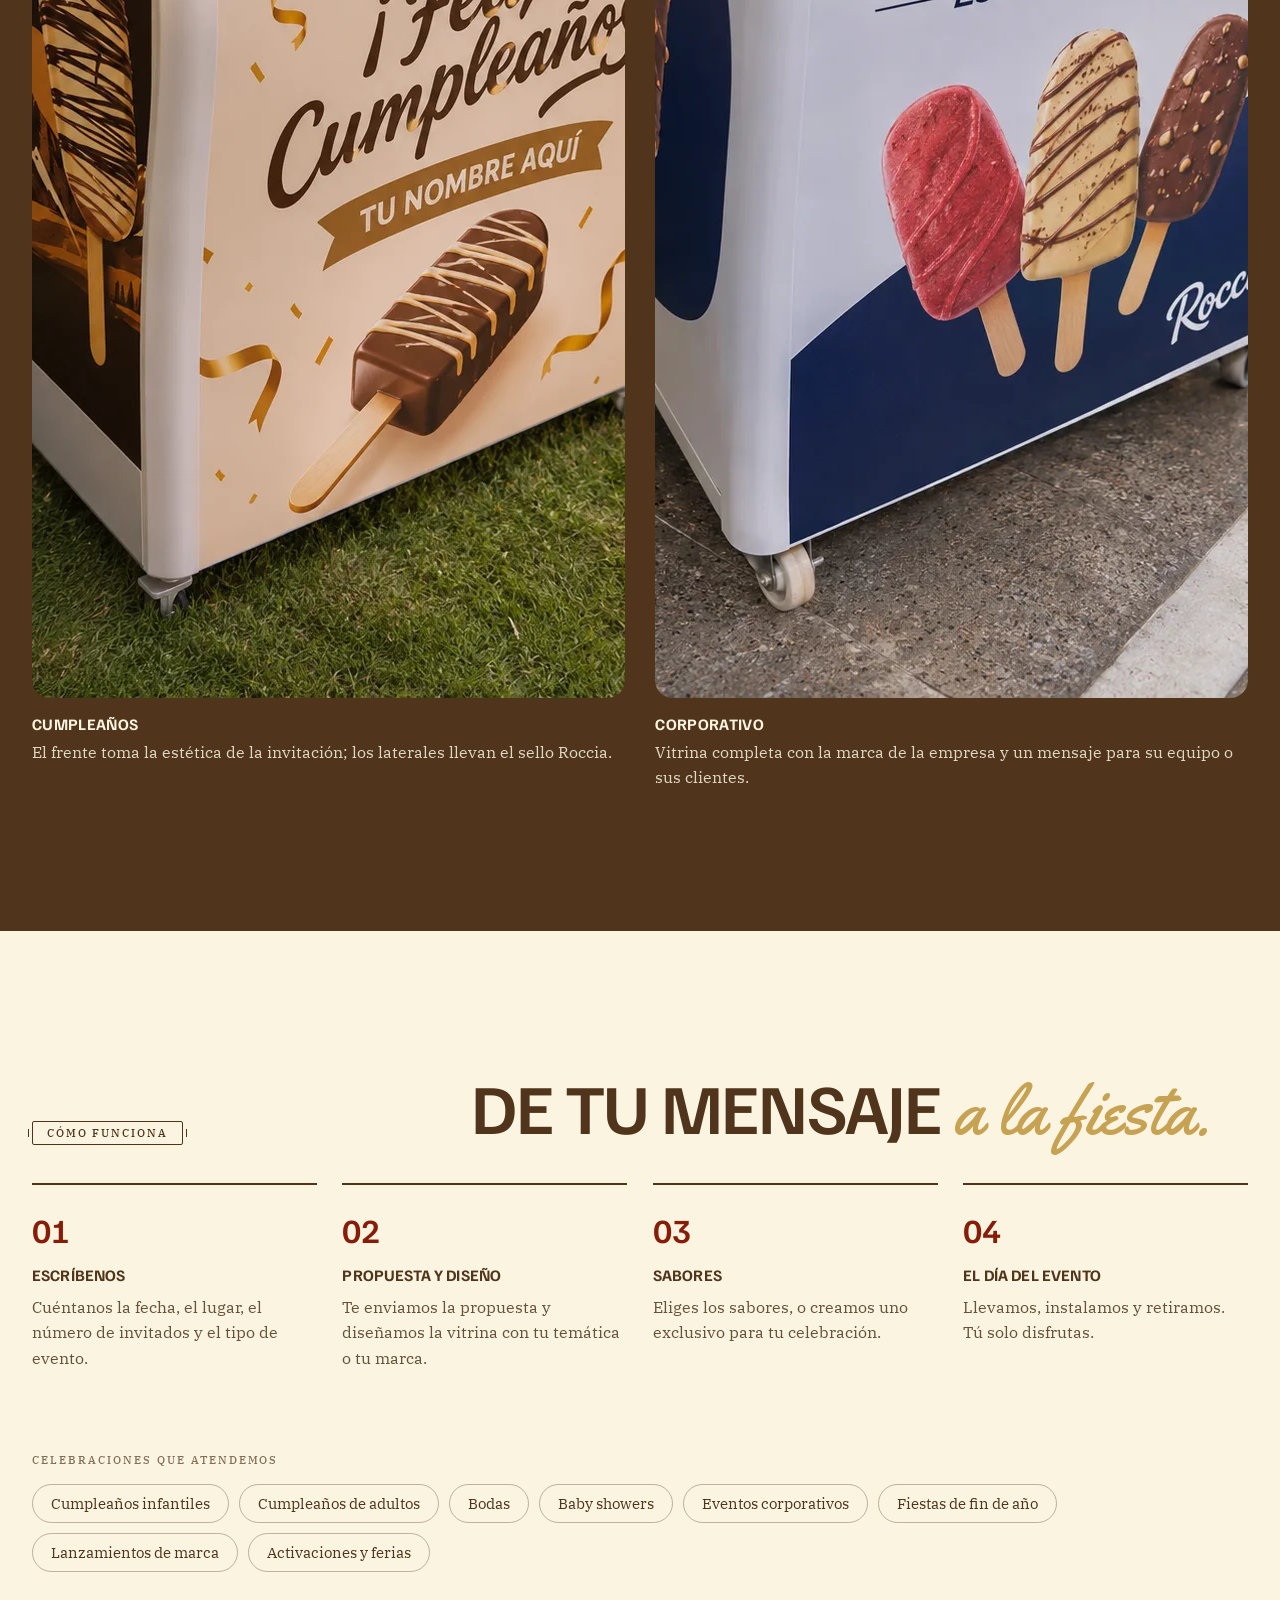
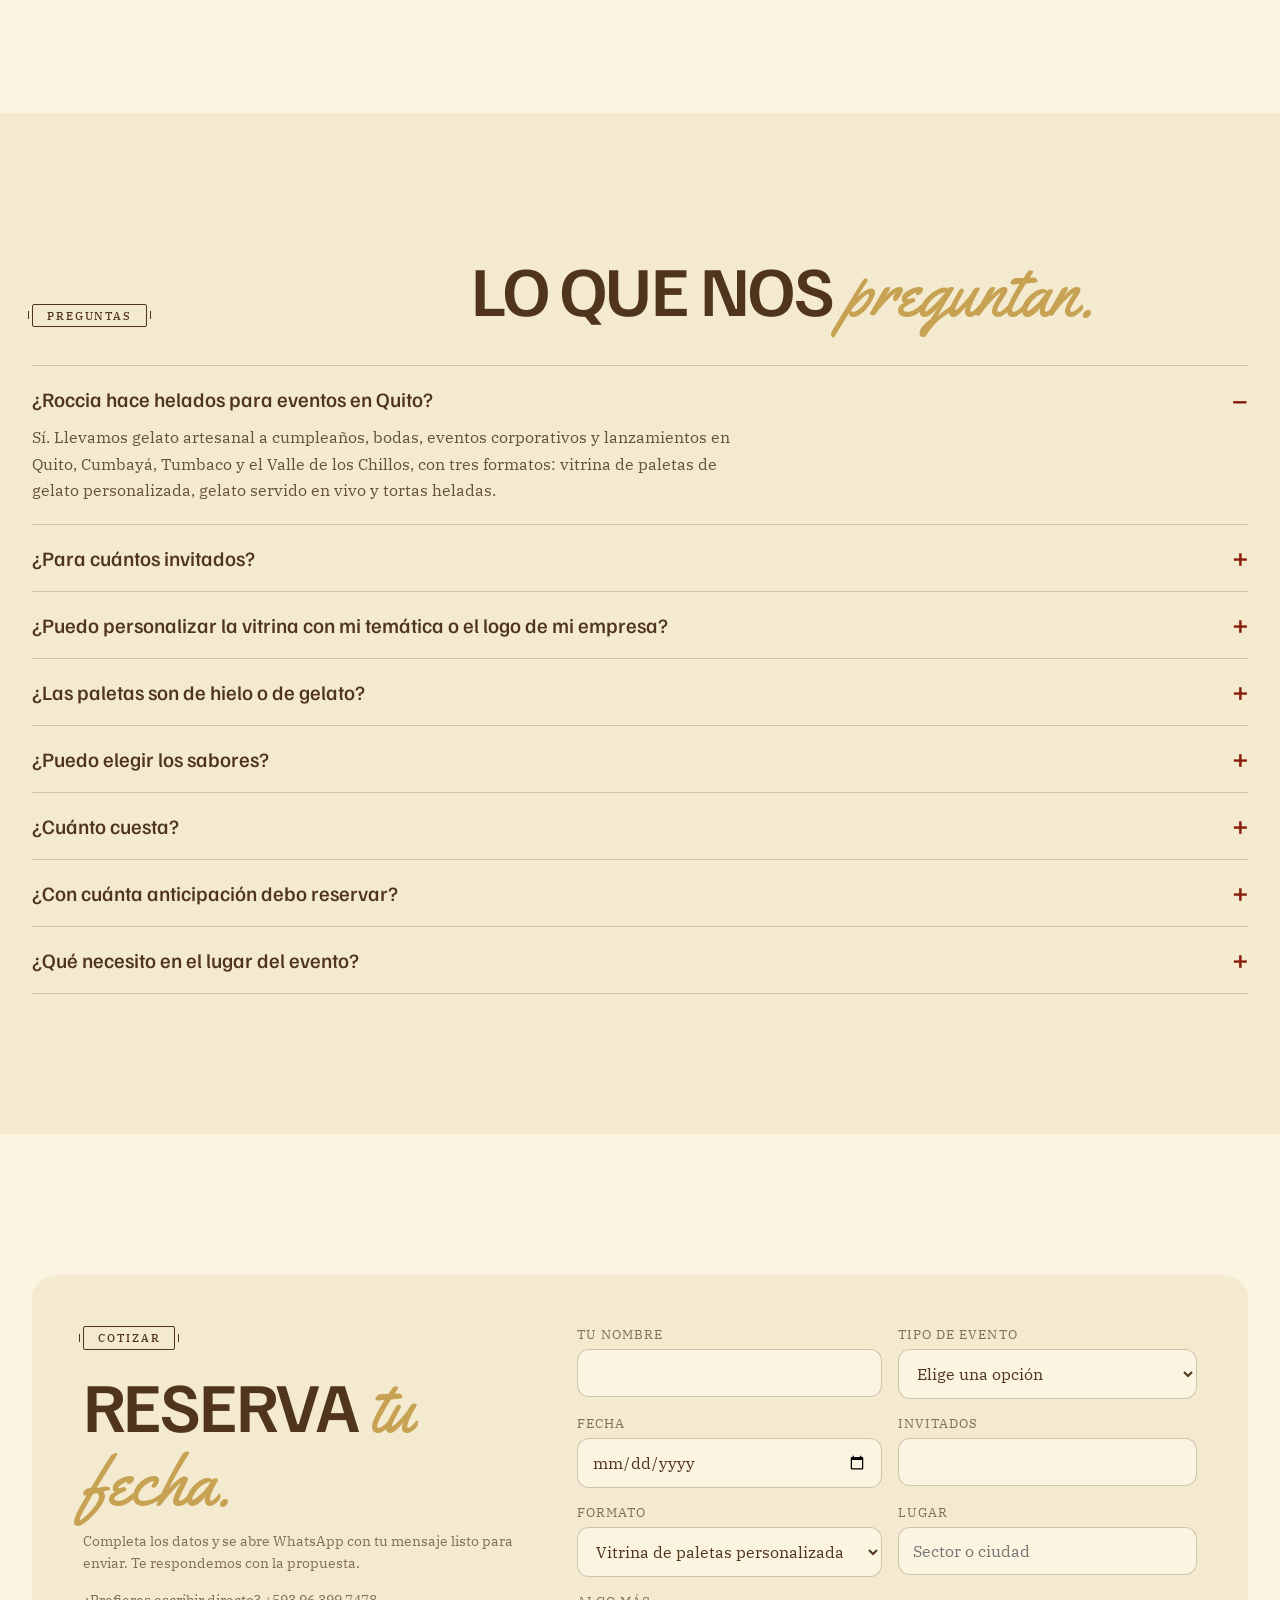
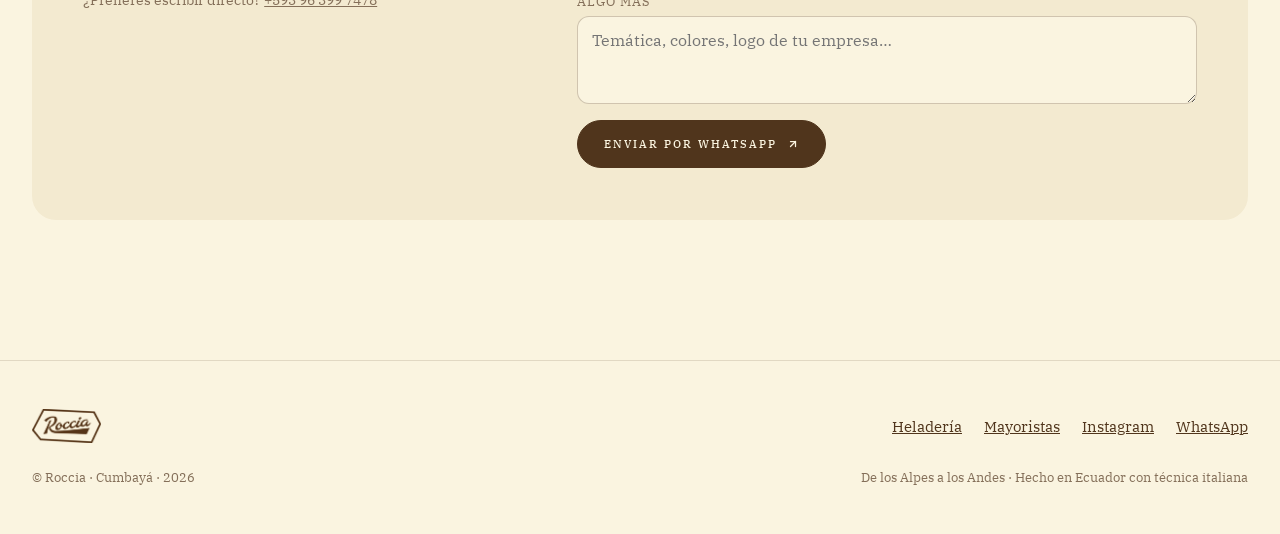
==== commit 88ee92e4: "Eventos: fotos de vitrina de cumpleaños y corporativa (sin marca de cliente) Co-Authored-By: Claude " ====
--- a/eventos.html
+++ b/eventos.html
@@ -12,12 +12,12 @@
 <meta property="og:url" content="https://roccia.ec/eventos" />
 <meta property="og:title" content="Roccia · Gelato para tu evento" />
 <meta property="og:description" content="Vitrina de paletas de gelato personalizada, gelato en vivo y tortas heladas para cumpleaños, bodas y eventos corporativos en Quito." />
-<meta property="og:image" content="https://roccia.ec/assets/img/eventos/vitrina-cumple.webp" />
+<meta property="og:image" content="https://roccia.ec/assets/img/eventos/vitrina-cumpleanos.jpg" />
 <meta property="og:image:alt" content="Vitrina de paletas de gelato Roccia decorada para un cumpleaños" />
 <meta name="twitter:card" content="summary_large_image" />
 <meta name="twitter:title" content="Roccia · Gelato para tu evento" />
 <meta name="twitter:description" content="Paletas de gelato en vitrina personalizada, gelato en vivo y tortas heladas en Quito." />
-<meta name="twitter:image" content="https://roccia.ec/assets/img/eventos/vitrina-cumple.webp" />
+<meta name="twitter:image" content="https://roccia.ec/assets/img/eventos/vitrina-cumpleanos.jpg" />
 <meta name="theme-color" content="#50351c" />
 
 <script type="application/ld+json">
@@ -32,7 +32,7 @@
       "inLanguage": "es-EC",
       "isPartOf": { "@id": "https://roccia.ec/#business" },
       "about": { "@id": "https://roccia.ec/#business" },
-      "primaryImageOfPage": "https://roccia.ec/assets/img/eventos/vitrina-cumple.webp",
+      "primaryImageOfPage": "https://roccia.ec/assets/img/eventos/vitrina-cumpleanos.jpg",
       "breadcrumb": {
         "@type": "BreadcrumbList",
         "itemListElement": [
@@ -47,7 +47,7 @@
       "name": "Vitrina de paletas de gelato personalizada para eventos",
       "serviceType": "Catering de helados para eventos",
       "description": "Llevamos a tu evento una vitrina congeladora con paletas de gelato artesanal Roccia. El frente de la vitrina se diseña con la temática de tu evento o la marca de tu empresa. Sabores a elección, incluso un sabor exclusivo para tu evento.",
-      "image": "https://roccia.ec/assets/img/eventos/vitrina-cumple.webp",
+      "image": ["https://roccia.ec/assets/img/eventos/vitrina-cumpleanos.jpg", "https://roccia.ec/assets/img/eventos/vitrina-corporativa-evento.jpg"],
       "provider": { "@id": "https://roccia.ec/#business" },
       "areaServed": ["Quito", "Cumbayá", "Tumbaco", "Valle de los Chillos"],
       "audience": { "@type": "Audience", "audienceType": "Cumpleaños, bodas, eventos corporativos, lanzamientos de marca" },
@@ -146,7 +146,7 @@
   .e-marca { display: grid; grid-template-columns: 1fr 1fr; gap: clamp(18px, 2.4vw, 32px); }
   @media (max-width: 780px) { .e-marca { grid-template-columns: 1fr; } }
   .e-marca figure { margin: 0; }
-  .e-marca img { width: 100%; aspect-ratio: 1/1; object-fit: cover; border-radius: 18px; }
+  .e-marca img { width: 100%; aspect-ratio: 4/5; object-fit: cover; border-radius: 18px; }
   .e-marca figcaption { margin-top: 14px; line-height: 1.55; color: rgba(250,244,224,.85); }
   .e-marca figcaption strong { display: block; font-family: var(--display); text-transform: uppercase; letter-spacing: .02em; color: var(--crema); margin-bottom: 4px; }
 
@@ -234,8 +234,8 @@
       </div>
       <div class="rise delay-3">
         <div class="e-hero-photo">
-          <img src="assets/img/eventos/vitrina-cumple.webp" alt="Vitrina de paletas de gelato Roccia decorada para un cumpleaños, instalada en una terraza" width="709" height="945" fetchpriority="high" />
-          <span class="seal">Vitrina de cumpleaños</span>
+          <img src="assets/img/eventos/vitrina-cumpleanos.webp" alt="Vitrina de paletas de gelato Roccia decorada para un cumpleaños en un jardín, con globos y mesa de postres" width="1122" height="1402" fetchpriority="high" />
+          <span class="seal">Vitrina personalizada</span>
         </div>
       </div>
     </div>
@@ -254,7 +254,7 @@
 
     <div class="e-formatos">
       <article class="e-card">
-        <div class="e-card-photo" style="background-image: url('assets/img/eventos/vitrina-cumple-crop.webp');" role="img" aria-label="Vitrina de paletas de gelato personalizada"></div>
+        <div class="e-card-photo" style="background-image: url('assets/img/eventos/vitrina-corporativa-evento.webp');" role="img" aria-label="Vitrina de paletas de gelato personalizada"></div>
         <div class="e-card-body">
           <h3>Vitrina de paletas</h3>
           <p>Una vitrina congeladora llena de paletas de gelato, con el frente diseñado para tu evento. Tus invitados se sirven cuando quieren, durante toda la celebración.</p>
@@ -309,11 +309,11 @@
     </div>
     <div class="e-marca">
       <figure>
-        <img src="assets/img/eventos/vitrina-cumple-crop.webp" alt="Vitrina Roccia diseñada para un cumpleaños con paletas de gelato bañadas en chocolate" width="520" height="550" loading="lazy" />
+        <img src="assets/img/eventos/vitrina-cumpleanos.webp" alt="Vitrina Roccia con frente de cumpleaños personalizado y paletas de gelato bañadas en chocolate" width="1122" height="1402" loading="lazy" />
         <figcaption><strong>Cumpleaños</strong>El frente toma la estética de la invitación; los laterales llevan el sello Roccia.</figcaption>
       </figure>
       <figure>
-        <img src="assets/img/eventos/vitrina-corporativa.webp" alt="Vitrina Roccia vestida con la marca de una empresa para un evento corporativo" width="520" height="550" loading="lazy" />
+        <img src="assets/img/eventos/vitrina-corporativa-evento.webp" alt="Vitrina Roccia vestida con la marca de una empresa en un evento corporativo" width="1122" height="1402" loading="lazy" />
         <figcaption><strong>Corporativo</strong>Vitrina completa con la marca de la empresa y un mensaje para su equipo o sus clientes.</figcaption>
       </figure>
     </div>
